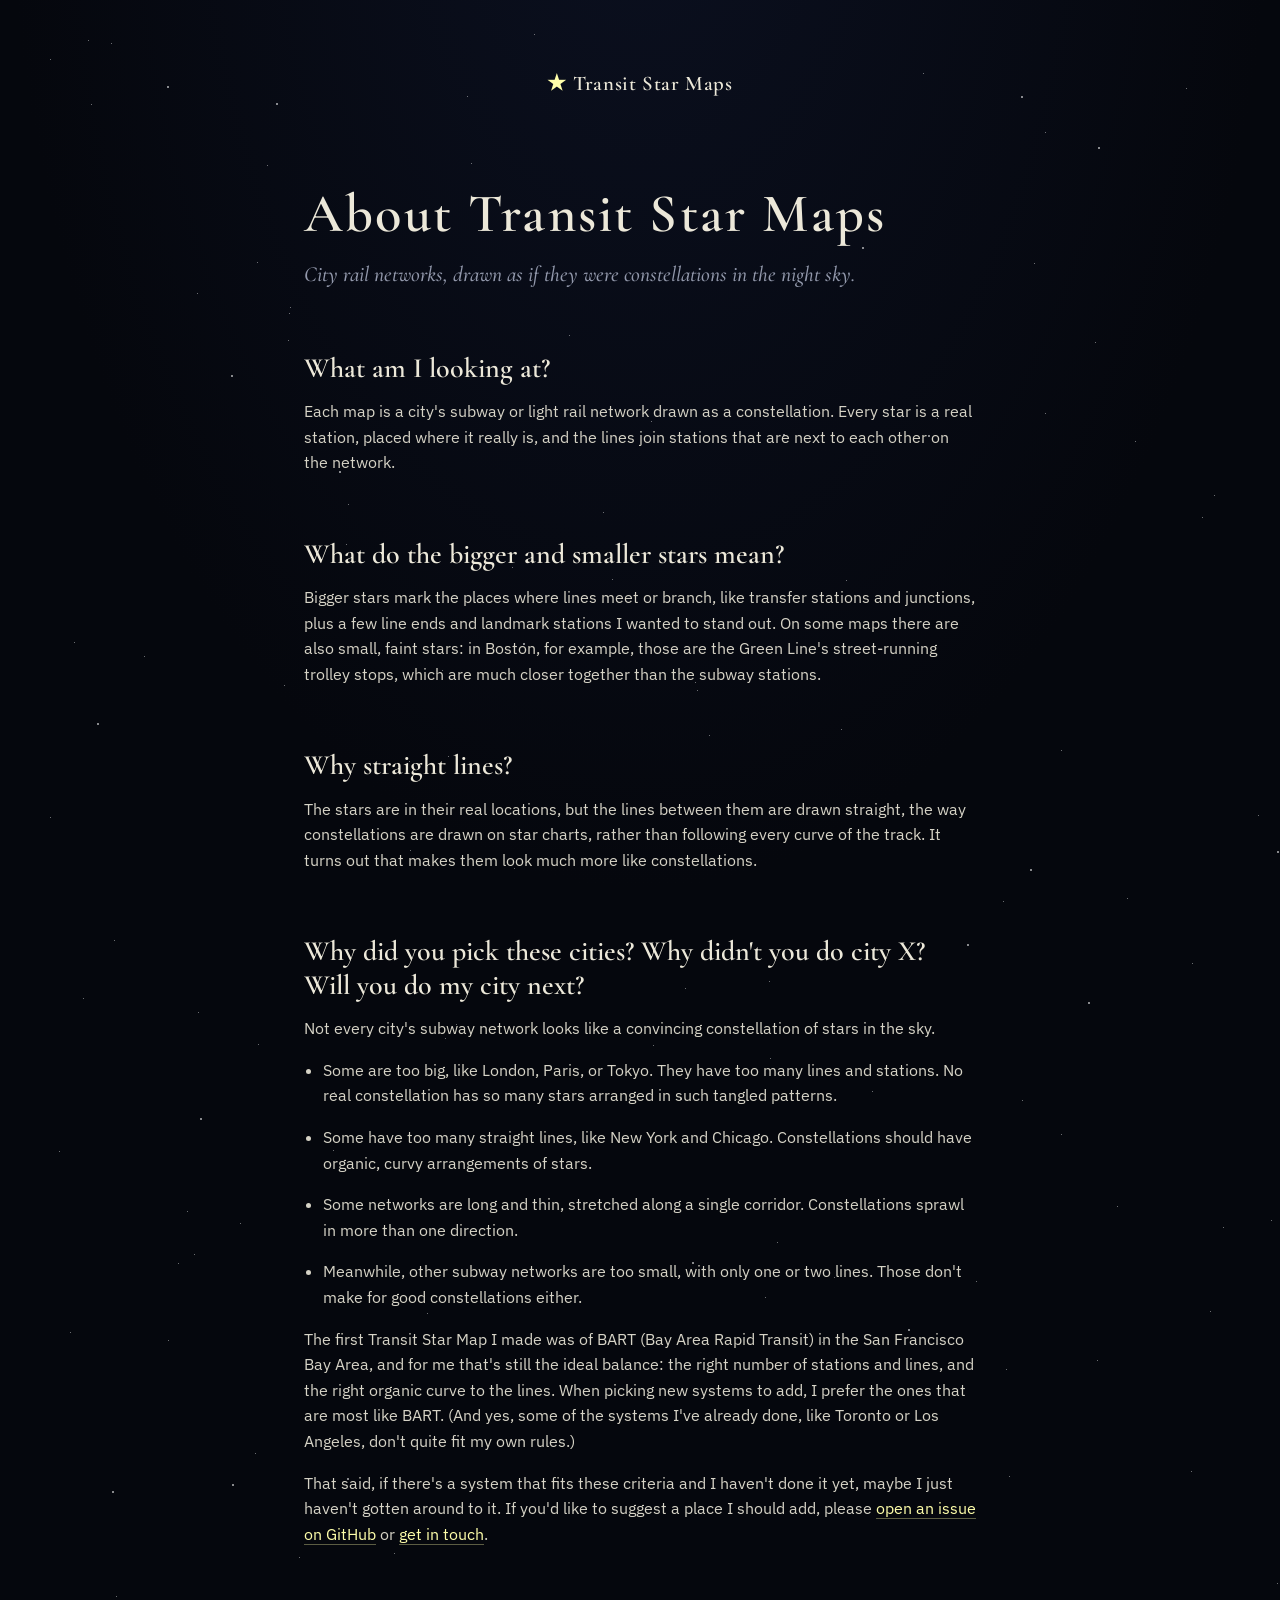
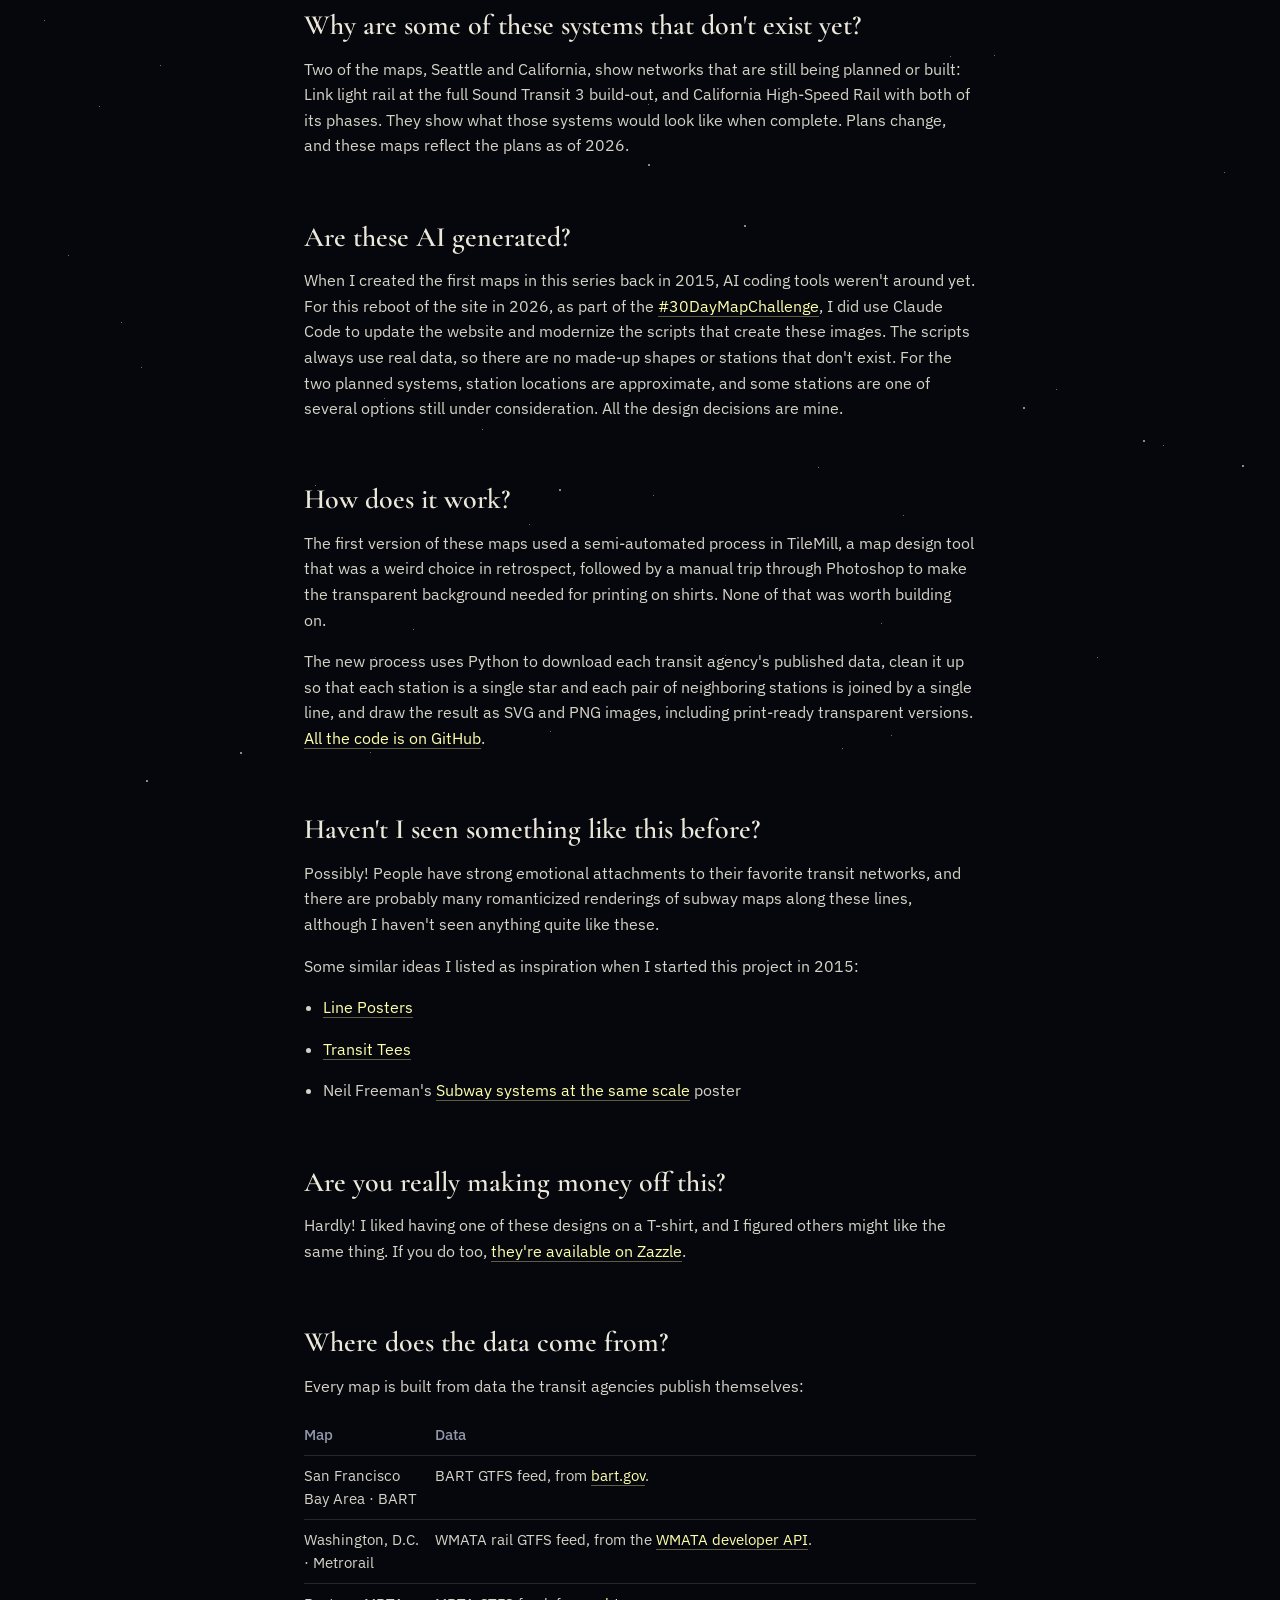
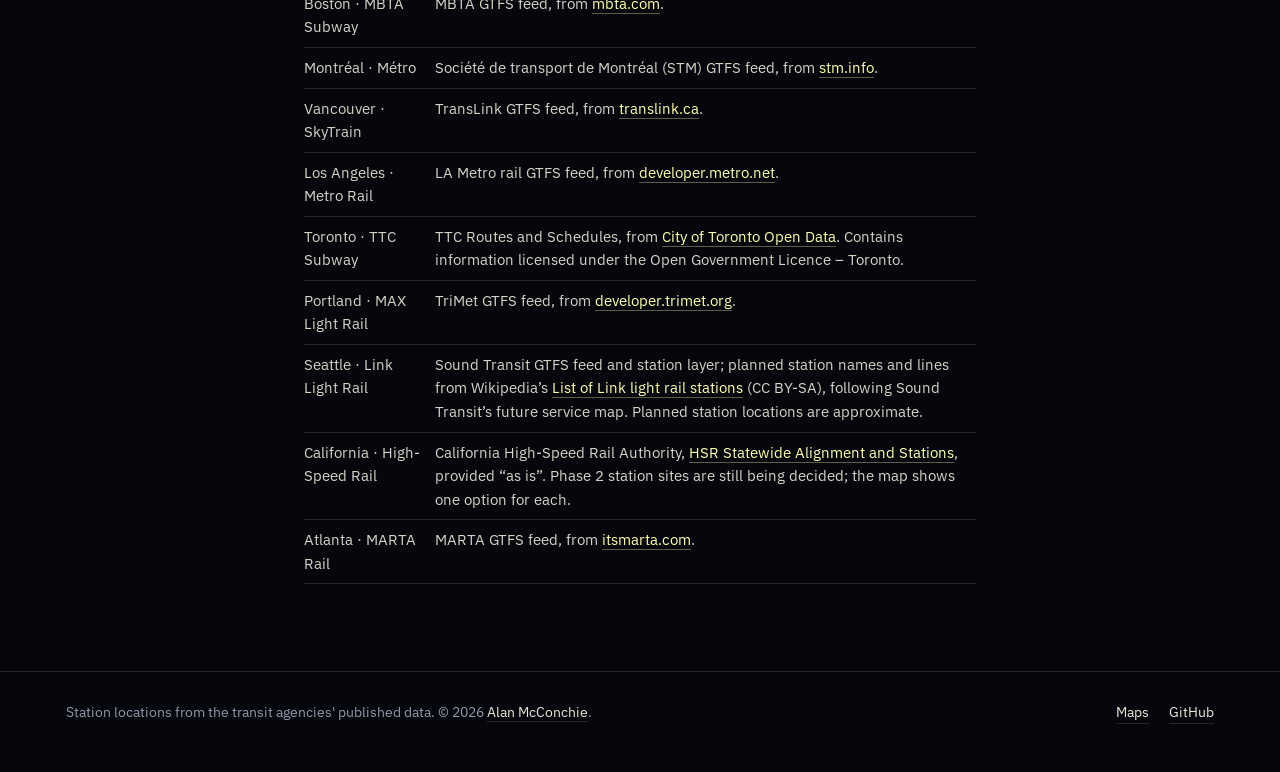
==== docs/about/index.html @ 0fcf7d32 "Add an About & FAQ page - site/about.md (Markdown) is built into docs/about/index.html, with   schem" ====
<!doctype html>
<html lang="en">
<head>
<meta charset="utf-8">
<meta name="viewport" content="width=device-width, initial-scale=1">
<title>About & FAQ · Transit Star Maps</title>
<meta name="description" content="How the Transit Star Maps are made, why these cities, and where the data comes from.">
<link rel="canonical" href="https://transitstarmaps.com/about/">
<meta property="og:type" content="website">
<meta property="og:url" content="https://transitstarmaps.com/about/">
<meta property="og:site_name" content="Transit Star Maps">
<meta property="og:title" content="About & FAQ · Transit Star Maps">
<meta property="og:description" content="How the Transit Star Maps are made, why these cities, and where the data comes from.">
<meta property="og:image" content="https://transitstarmaps.com/social-card.png">
<meta property="og:image:width" content="1200">
<meta property="og:image:height" content="630">
<meta name="twitter:card" content="summary_large_image">
<meta name="twitter:image" content="https://transitstarmaps.com/social-card.png">
<link rel="icon" href="../favicon.svg" type="image/svg+xml">
<link rel="preconnect" href="https://fonts.googleapis.com">
<link rel="preconnect" href="https://fonts.gstatic.com" crossorigin>
<link href="https://fonts.googleapis.com/css2?family=Cormorant+Garamond:ital,wght@0,500;0,600;1,500&family=IBM+Plex+Sans:wght@400;500&display=swap" rel="stylesheet">
<link rel="stylesheet" href="../style.css">
<script type="application/ld+json">{"@context": "https://schema.org", "@type": "FAQPage", "mainEntity": [{"@type": "Question", "name": "What am I looking at?", "acceptedAnswer": {"@type": "Answer", "text": "Each map is a city's subway or light rail network drawn as a constellation. Every star is a real station, placed where it really is, and the lines join stations that are next to each other on the network."}}, {"@type": "Question", "name": "What do the bigger and smaller stars mean?", "acceptedAnswer": {"@type": "Answer", "text": "Bigger stars mark the places where lines meet or branch, like transfer stations and junctions, plus a few line ends and landmark stations I wanted to stand out. On some maps there are also small, faint stars: in Boston, for example, those are the Green Line's street-running trolley stops, which are much closer together than the subway stations."}}, {"@type": "Question", "name": "Why straight lines?", "acceptedAnswer": {"@type": "Answer", "text": "The stars are in their real locations, but the lines between them are drawn straight, the way constellations are drawn on star charts, rather than following every curve of the track. It turns out that makes them look much more like constellations."}}, {"@type": "Question", "name": "Why did you pick these cities? Why didn't you do city X? Will you do my city next?", "acceptedAnswer": {"@type": "Answer", "text": "Not every city's subway network looks like a convincing constellation of stars in the sky. Some are too big, like London, Paris, or Tokyo. They have too many lines and stations. No real constellation has so many stars arranged in such tangled patterns. Some have too many straight lines, like New York and Chicago. Constellations should have organic, curvy arrangements of stars. Some networks are long and thin, stretched along a single corridor. Constellations sprawl in more than one direction. Meanwhile, other subway networks are too small, with only one or two lines. Those don't make for good constellations either. The first Transit Star Map I made was of BART (Bay Area Rapid Transit) in the San Francisco Bay Area, and for me that's still the ideal balance: the right number of stations and lines, and the right organic curve to the lines. When picking new systems to add, I prefer the ones that are most like BART. (And yes, some of the systems I've already done, like Toronto or Los Angeles, don't quite fit my own rules.) That said, if there's a system that fits these criteria and I haven't done it yet, maybe I just haven't gotten around to it. If you'd like to suggest a place I should add, please open an issue on GitHub or get in touch."}}, {"@type": "Question", "name": "Why are some of these systems that don't exist yet?", "acceptedAnswer": {"@type": "Answer", "text": "Two of the maps, Seattle and California, show networks that are still being planned or built: Link light rail at the full Sound Transit 3 build-out, and California High-Speed Rail with both of its phases. They show what those systems would look like when complete. Plans change, and these maps reflect the plans as of 2026."}}, {"@type": "Question", "name": "Are these AI generated?", "acceptedAnswer": {"@type": "Answer", "text": "When I created the first maps in this series back in 2015, AI coding tools weren't around yet. For this reboot of the site in 2026, as part of the #30DayMapChallenge, I did use Claude Code to update the website and modernize the scripts that create these images. The scripts always use real data, so there are no made-up shapes or stations that don't exist. For the two planned systems, station locations are approximate, and some stations are one of several options still under consideration. All the design decisions are mine."}}, {"@type": "Question", "name": "How does it work?", "acceptedAnswer": {"@type": "Answer", "text": "The first version of these maps used a semi-automated process in TileMill, a map design tool that was a weird choice in retrospect, followed by a manual trip through Photoshop to make the transparent background needed for printing on shirts. None of that was worth building on. The new process uses Python to download each transit agency's published data, clean it up so that each station is a single star and each pair of neighboring stations is joined by a single line, and draw the result as SVG and PNG images, including print-ready transparent versions. All the code is on GitHub."}}, {"@type": "Question", "name": "Haven't I seen something like this before?", "acceptedAnswer": {"@type": "Answer", "text": "Possibly! People have strong emotional attachments to their favorite transit networks, and there are probably many romanticized renderings of subway maps along these lines, although I haven't seen anything quite like these. Some similar ideas I listed as inspiration when I started this project in 2015: Line Posters Transit Tees Neil Freeman's Subway systems at the same scale poster"}}, {"@type": "Question", "name": "Are you really making money off this?", "acceptedAnswer": {"@type": "Answer", "text": "Hardly! I liked having one of these designs on a T-shirt, and I figured others might like the same thing. If you do too, they're available on Zazzle."}}, {"@type": "Question", "name": "Where does the data come from?", "acceptedAnswer": {"@type": "Answer", "text": "Every map is built from data the transit agencies publish themselves: Map Data San Francisco Bay Area · BART BART GTFS feed, from bart.gov. Washington, D.C. · Metrorail WMATA rail GTFS feed, from the WMATA developer API. Boston · MBTA Subway MBTA GTFS feed, from mbta.com. Montréal · Métro Société de transport de Montréal (STM) GTFS feed, from stm.info. Vancouver · SkyTrain TransLink GTFS feed, from translink.ca. Los Angeles · Metro Rail LA Metro rail GTFS feed, from developer.metro.net. Toronto · TTC Subway TTC Routes and Schedules, from City of Toronto Open Data. Contains information licensed under the Open Government Licence – Toronto. Portland · MAX Light Rail TriMet GTFS feed, from developer.trimet.org. Seattle · Link Light Rail Sound Transit GTFS feed and station layer; planned station names and lines from Wikipedia’s List of Link light rail stations (CC BY-SA), following Sound Transit’s future service map. Planned station locations are approximate. California · High-Speed Rail California High-Speed Rail Authority, HSR Statewide Alignment and Stations, provided “as is”. Phase 2 station sites are still being decided; the map shows one option for each. Atlanta · MARTA Rail MARTA GTFS feed, from itsmarta.com."}}]}</script>
</head>
<body>
<div class="sky" aria-hidden="true"><i class="s1"></i><i class="s2"></i></div>

<header class="wrap page-header">
  <a class="home" href="../"><span class="mark">★</span>Transit Star Maps</a>
</header>

<main class="wrap">
  <article class="prose">
<h1>About Transit Star Maps</h1>
<p class="lede">City rail networks, drawn as if they were constellations in the night sky.</p>

<h2>What am I looking at?</h2>
<p>Each map is a city's subway or light rail network drawn as a constellation. Every star is a real station, placed where it really is, and the lines join stations that are next to each other on the network.</p>
<h2>What do the bigger and smaller stars mean?</h2>
<p>Bigger stars mark the places where lines meet or branch, like transfer stations and junctions, plus a few line ends and landmark stations I wanted to stand out. On some maps there are also small, faint stars: in Boston, for example, those are the Green Line's street-running trolley stops, which are much closer together than the subway stations.</p>
<h2>Why straight lines?</h2>
<p>The stars are in their real locations, but the lines between them are drawn straight, the way constellations are drawn on star charts, rather than following every curve of the track. It turns out that makes them look much more like constellations.</p>
<h2>Why did you pick these cities? Why didn't you do city X? Will you do my city next?</h2>
<p>Not every city's subway network looks like a convincing constellation of stars in the sky.</p>
<ul>
<li>Some are too big, like London, Paris, or Tokyo. They have too many lines and stations. No real constellation has so many stars arranged in such tangled patterns.</li>
<li>Some have too many straight lines, like New York and Chicago. Constellations should have organic, curvy arrangements of stars.</li>
<li>Some networks are long and thin, stretched along a single corridor. Constellations sprawl in more than one direction.</li>
<li>Meanwhile, other subway networks are too small, with only one or two lines. Those don't make for good constellations either.</li>
</ul>
<p>The first Transit Star Map I made was of BART (Bay Area Rapid Transit) in the San Francisco Bay Area, and for me that's still the ideal balance: the right number of stations and lines, and the right organic curve to the lines. When picking new systems to add, I prefer the ones that are most like BART. (And yes, some of the systems I've already done, like Toronto or Los Angeles, don't quite fit my own rules.)</p>
<p>That said, if there's a system that fits these criteria and I haven't done it yet, maybe I just haven't gotten around to it. If you'd like to suggest a place I should add, please <a href="https://github.com/mappingmashups/transit-star-maps/issues">open an issue on GitHub</a> or <a href="https://mappingmashups.net">get in touch</a>.</p>
<h2>Why are some of these systems that don't exist yet?</h2>
<p>Two of the maps, Seattle and California, show networks that are still being planned or built: Link light rail at the full Sound Transit 3 build-out, and California High-Speed Rail with both of its phases. They show what those systems would look like when complete. Plans change, and these maps reflect the plans as of 2026.</p>
<h2>Are these AI generated?</h2>
<p>When I created the first maps in this series back in 2015, AI coding tools weren't around yet. For this reboot of the site in 2026, as part of the <a href="https://30daymapchallenge.com/">#30DayMapChallenge</a>, I did use Claude Code to update the website and modernize the scripts that create these images. The scripts always use real data, so there are no made-up shapes or stations that don't exist. For the two planned systems, station locations are approximate, and some stations are one of several options still under consideration. All the design decisions are mine.</p>
<h2>How does it work?</h2>
<p>The first version of these maps used a semi-automated process in TileMill, a map design tool that was a weird choice in retrospect, followed by a manual trip through Photoshop to make the transparent background needed for printing on shirts. None of that was worth building on.</p>
<p>The new process uses Python to download each transit agency's published data, clean it up so that each station is a single star and each pair of neighboring stations is joined by a single line, and draw the result as SVG and PNG images, including print-ready transparent versions. <a href="https://github.com/mappingmashups/transit-star-maps">All the code is on GitHub</a>.</p>
<h2>Haven't I seen something like this before?</h2>
<p>Possibly! People have strong emotional attachments to their favorite transit networks, and there are probably many romanticized renderings of subway maps along these lines, although I haven't seen anything quite like these.</p>
<p>Some similar ideas I listed as inspiration when I started this project in 2015:</p>
<ul>
<li><a href="https://www.etsy.com/shop/LinePosters">Line Posters</a></li>
<li><a href="https://www.transittees.com/">Transit Tees</a></li>
<li>Neil Freeman's <a href="https://fakeisthenewreal.org/subway/">Subway systems at the same scale</a> poster</li>
</ul>
<h2>Are you really making money off this?</h2>
<p>Hardly! I liked having one of these designs on a T-shirt, and I figured others might like the same thing. If you do too, <a href="https://www.zazzle.com/transitstarmaps">they're available on Zazzle</a>.</p>
<h2>Where does the data come from?</h2>
<p>Every map is built from data the transit agencies publish themselves:</p>
<table>
<thead>
<tr>
<th>Map</th>
<th>Data</th>
</tr>
</thead>
<tbody>
<tr>
<td>San Francisco Bay Area · BART</td>
<td>BART GTFS feed, from <a href="https://www.bart.gov/schedules/developers">bart.gov</a>.</td>
</tr>
<tr>
<td>Washington, D.C. · Metrorail</td>
<td>WMATA rail GTFS feed, from the <a href="https://developer.wmata.com/">WMATA developer API</a>.</td>
</tr>
<tr>
<td>Boston · MBTA Subway</td>
<td>MBTA GTFS feed, from <a href="https://www.mbta.com/developers">mbta.com</a>.</td>
</tr>
<tr>
<td>Montréal · Métro</td>
<td>Société de transport de Montréal (STM) GTFS feed, from <a href="https://www.stm.info/en/about/developers">stm.info</a>.</td>
</tr>
<tr>
<td>Vancouver · SkyTrain</td>
<td>TransLink GTFS feed, from <a href="https://www.translink.ca/about-us/doing-business-with-translink/app-developer-resources">translink.ca</a>.</td>
</tr>
<tr>
<td>Los Angeles · Metro Rail</td>
<td>LA Metro rail GTFS feed, from <a href="https://developer.metro.net/">developer.metro.net</a>.</td>
</tr>
<tr>
<td>Toronto · TTC Subway</td>
<td>TTC Routes and Schedules, from <a href="https://open.toronto.ca/dataset/ttc-routes-and-schedules/">City of Toronto Open Data</a>. Contains information licensed under the Open Government Licence – Toronto.</td>
</tr>
<tr>
<td>Portland · MAX Light Rail</td>
<td>TriMet GTFS feed, from <a href="https://developer.trimet.org/">developer.trimet.org</a>.</td>
</tr>
<tr>
<td>Seattle · Link Light Rail</td>
<td>Sound Transit GTFS feed and station layer; planned station names and lines from Wikipedia&#8217;s <a href="https://en.wikipedia.org/wiki/List_of_Link_light_rail_stations">List of Link light rail stations</a> (CC BY-SA), following Sound Transit&#8217;s future service map. Planned station locations are approximate.</td>
</tr>
<tr>
<td>California · High-Speed Rail</td>
<td>California High-Speed Rail Authority, <a href="https://gis.data.ca.gov/content/7210a9f57f16407f8fdd4949ac90daea">HSR Statewide Alignment and Stations</a>, provided “as is”. Phase 2 station sites are still being decided; the map shows one option for each.</td>
</tr>
<tr>
<td>Atlanta · MARTA Rail</td>
<td>MARTA GTFS feed, from <a href="https://itsmarta.com/app-developer-resources.aspx">itsmarta.com</a>.</td>
</tr>
</tbody>
</table>
  </article>
</main>

<footer>
  <div class="wrap">
    <span>Station locations from the transit agencies' published data. © 2026 <a href="https://mappingmashups.net">Alan McConchie</a>.</span>
    <nav aria-label="Links"><a href="../">Maps</a> <a href="https://github.com/mappingmashups/transit-star-maps">GitHub</a></nav>
  </div>
</footer>
</body>
</html>
---- docs/style.css ----
/* Shared by index.html and about/index.html; the stars_small and stars_big
   placeholders are filled in by scripts/build_site.py. */
  :root {
    --sky: #05070d;
    --sky-2: #0b1020;
    --ink: #ece8d9;
    --muted: #9298ab;
    --star: #ffffaa;
    --line: rgba(236, 232, 217, 0.14);
    --serif: "Cormorant Garamond", Georgia, serif;
    --sans: "IBM Plex Sans", system-ui, sans-serif;
  }
  * { box-sizing: border-box; }
  html { background: var(--sky); }
  body {
    margin: 0;
    color: var(--ink);
    font: 16px/1.6 var(--sans);
    background: radial-gradient(ellipse at 50% -20%, var(--sky-2), var(--sky) 70%) fixed;
    min-height: 100vh;
  }
  /* Background stars, generated by scripts/build_site.py */
  .sky { position: fixed; inset: 0; pointer-events: none; z-index: 0; }
  .sky i { position: absolute; top: 0; left: 0; width: 1px; height: 1px; border-radius: 50%; background: transparent; }
  .sky .s1 { box-shadow: 550px 2331px #fff, 258px 1044px #fff, 482px 2029px #fff, 1841px 1934px #fff, 1554px 859px #fff, 384px 1998px #fff, 116px 1596px #fff, 1772px 8px #fff, 1824px 1090px #fff, 937px 418px #fff, 1300px 125px #fff, 91px 104px #fff, 2217px 37px #fff, 1561px 887px #fff, 1728px 118px #fff, 2161px 908px #fff, 1793px 2030px #fff, 2264px 954px #fff, 1415px 945px #fff, 896px 1882px #fff, 1186px 88px #fff, 1704px 2279px #fff, 409px 761px #fff, 1214px 495px #fff, 1362px 2051px #fff, 1728px 2079px #fff, 777px 1242px #fff, 1163px 2045px #fff, 2069px 1611px #fff, 141px 1967px #fff, 994px 1655px #fff, 1697px 708px #fff, 1503px 2247px #fff, 1534px 354px #fff, 1797px 2082px #fff, 442px 670px #fff, 2133px 1610px #fff, 1517px 2005px #fff, 121px 1922px #fff, 178px 1263px #fff, 2368px 1612px #fff, 697px 690px #fff, 2057px 929px #fff, 50px 817px #fff, 2210px 2245px #fff, 950px 1656px #fff, 2104px 1408px #fff, 2366px 1447px #fff, 1880px 1102px #fff, 2244px 23px #fff, 1571px 2099px #fff, 529px 2124px #fff, 2299px 841px #fff, 1745px 229px #fff, 1970px 1493px #fff, 2334px 2270px #fff, 818px 2067px #fff, 1693px 1986px #fff, 1461px 1697px #fff, 1417px 6px #fff, 2205px 2212px #fff, 1356px 1876px #fff, 114px 940px #fff, 725px 2255px #fff, 2393px 740px #fff, 375px 2257px #fff, 1045px 132px #fff, 288px 340px #fff, 68px 1855px #fff, 59px 1151px #fff, 1022px 1100px #fff, 448px 756px #fff, 1410px 1189px #fff, 284px 685px #fff, 653px 1045px #fff, 2160px 688px #fff, 1117px 1206px #fff, 1862px 1318px #fff, 2033px 1940px #fff, 467px 96px #fff, 1277px 1583px #fff, 1406px 1724px #fff, 770px 1058px #fff, 445px 1038px #fff, 2089px 856px #fff, 1768px 85px #fff, 923px 73px #fff, 1627px 599px #fff, 144px 656px #fff, 1825px 2073px #fff, 1747px 2231px #fff, 903px 2115px #fff, 1846px 914px #fff, 2145px 125px #fff, 1617px 2358px #fff, 1315px 1746px #fff, 240px 1223px #fff, 514px 868px #fff, 194px 1254px #fff, 289px 313px #fff, 1271px 1220px #fff, 648px 1704px #fff, 2313px 1033px #fff, 534px 34px #fff, 2296px 155px #fff, 891px 2335px #fff, 1887px 702px #fff, 2084px 153px #fff, 1548px 820px #fff, 1421px 405px #fff, 842px 2348px #fff, 1773px 795px #fff, 2016px 427px #fff, 1597px 1212px #fff, 2064px 2047px #fff, 70px 1332px #fff, 1647px 1152px #fff, 74px 642px #fff, 822px 1342px #fff, 2307px 553px #fff, 1388px 1758px #fff, 872px 1091px #fff, 394px 1553px #fff, 2243px 1408px #fff, 2188px 1984px #fff, 2181px 961px #fff, 267px 165px #fff, 346px 544px #fff, 695px 682px #fff, 2204px 872px #fff, 1097px 1360px #fff, 2072px 1045px #fff, 1507px 1387px #fff, 1393px 466px #fff, 1192px 963px #fff, 2002px 554px #fff, 2375px 2257px #fff, 427px 1313px #fff, 160px 1665px #fff, 299px 1557px #fff, 603px 512px #fff, 1396px 469px #fff, 1548px 313px #fff, 2337px 2253px #fff, 916px 2318px #fff, 334px 1092px #fff, 1494px 1210px #fff, 2311px 2188px #fff, 468px 1875px #fff, 1135px 441px #fff, 187px 1211px #fff, 50px 59px #fff, 375px 1693px #fff, 471px 163px #fff, 769px 981px #fff, 1724px 663px #fff, 473px 1846px #fff, 685px 988px #fff, 651px 421px #fff, 1782px 1549px #fff, 2223px 1204px #fff, 2253px 1037px #fff, 1953px 1288px #fff, 410px 850px #fff, 1300px 162px #fff, 111px 43px #fff, 1210px 1311px #fff, 1842px 1602px #fff, 1283px 1632px #fff, 257px 262px #fff, 1299px 1867px #fff, 456px 1024px #fff, 881px 2223px #fff, 1920px 1457px #fff, 1061px 750px #fff, 2218px 851px #fff, 1258px 815px #fff, 1009px 1476px #fff, 333px 1150px #fff, 366px 1834px #fff, 370px 2352px #fff, 1388px 931px #fff, 1599px 1256px #fff, 168px 1340px #fff, 765px 1297px #fff, 2371px 1240px #fff, 1006px 1369px #fff, 413px 2229px #fff, 2371px 377px #fff, 1003px 901px #fff, 83px 998px #fff, 1645px 296px #fff, 1097px 2257px #fff, 290px 307px #fff, 88px 40px #fff, 1191px 1471px #fff, 2020px 1920px #fff, 631px 413px #fff, 2053px 1343px #fff, 315px 2085px #fff, 709px 735px #fff, 612px 579px #fff, 1309px 1251px #fff, 437px 2106px #fff, 1202px 517px #fff, 846px 580px #fff, 2234px 130px #fff, 1294px 2264px #fff, 841px 729px #fff, 1224px 1772px #fff, 2201px 646px #fff, 198px 1012px #fff, 1034px 263px #fff, 1829px 1761px #fff, 2249px 1024px #fff, 2217px 1799px #fff, 2203px 1856px #fff, 44px 1620px #fff, 1387px 702px #fff, 1056px 1989px #fff, 99px 1706px #fff, 2337px 77px #fff, 255px 1453px #fff, 2375px 566px #fff, 512px 567px #fff, 1061px 1134px #fff, 1629px 2310px #fff, 1642px 705px #fff, 365px 956px #fff, 1990px 30px #fff, 727px 2165px #fff, 1299px 2051px #fff, 1795px 924px #fff, 976px 1281px #fff, 2027px 1961px #fff, 921px 1688px #fff, 1380px 2295px #fff, 1127px 898px #fff, 197px 293px #fff, 2095px 1510px #fff, 653px 2095px #fff, 834px 1277px #fff, 1223px 1227px #fff, 2262px 1522px #fff, 676px 1903px #fff, 348px 504px #fff, 2105px 2339px #fff, 1545px 722px #fff, 638px 1026px #fff, 1747px 891px #fff, 2332px 213px #fff, 2027px 1612px #fff, 1425px 1572px #fff, 2109px 675px #fff, 2229px 166px #fff, 2147px 370px #fff, 1045px 413px #fff, 1095px 342px #fff, 569px 335px #fff, 1822px 987px #fff; opacity: .55; }
  .sky .s2 { width: 2px; height: 2px; box-shadow: 231px 375px #fff, 347px 1478px #fff, 692px 1262px #fff, 1030px 869px #fff, 146px 2380px #fff, 648px 1764px #fff, 1611px 2085px #fff, 1523px 2228px #fff, 1822px 2056px #fff, 1098px 147px #fff, 112px 1491px #fff, 1904px 1304px #fff, 1556px 1735px #fff, 2153px 673px #fff, 2295px 726px #fff, 967px 944px #fff, 97px 723px #fff, 1331px 711px #fff, 559px 2089px #fff, 2089px 1473px #fff, 2104px 2293px #fff, 744px 1825px #fff, 1698px 2151px #fff, 1491px 1449px #fff, 1482px 1825px #fff, 660px 1637px #fff, 1889px 2172px #fff, 1023px 2007px #fff, 1143px 2040px #fff, 2051px 2111px #fff, 1449px 1862px #fff, 1888px 1436px #fff, 2325px 2283px #fff, 1870px 1993px #fff, 908px 1329px #fff, 680px 1098px #fff, 1965px 1267px #fff, 1242px 2065px #fff, 2302px 2120px #fff, 2078px 1665px #fff, 1277px 851px #fff, 2002px 2096px #fff, 1501px 308px #fff, 1398px 34px #fff, 783px 434px #fff, 240px 2352px #fff, 200px 1118px #fff, 928px 435px #fff, 2139px 559px #fff, 1088px 1002px #fff, 862px 247px #fff, 1732px 130px #fff, 232px 1484px #fff, 1475px 704px #fff, 1021px 96px #fff, 339px 471px #fff, 276px 103px #fff, 167px 86px #fff, 1528px 1047px #fff, 523px 643px #fff; opacity: .7; animation: twinkle 7s ease-in-out infinite alternate; }
  @keyframes twinkle { from { opacity: .35; } to { opacity: .8; } }
  @media (prefers-reduced-motion: reduce) { .sky .s2 { animation: none; } }

  main, header, footer { position: relative; z-index: 1; }
  .wrap { max-width: 1180px; margin: 0 auto; padding: 0 16px; }

  header.wrap { padding-top: 72px; padding-bottom: 40px; text-align: center; }
  h1 {
    font: 600 clamp(2.4rem, 7vw, 4.4rem)/1 var(--serif);
    letter-spacing: .04em;
    margin: 0 0 14px;
  }
  h1 .mark { color: var(--star); font-size: .55em; vertical-align: .35em; margin: 0 .25em; }
  .tagline { font: italic 500 clamp(1.15rem, 2.6vw, 1.45rem)/1.35 var(--serif); color: var(--muted); margin: 0 auto 22px; max-width: 34em; }
  .about { max-width: 40em; margin: 0 auto; color: #c9c6b8; }
  .shop { text-align: center; padding: 8px 0 80px; }
  .shop p { font: italic 500 1.35rem/1.4 var(--serif); color: var(--muted); margin: 0 0 18px; }

  .grid {
    display: grid;
    grid-template-columns: repeat(auto-fill, minmax(min(100%, 330px), 1fr));
    gap: 28px;
    padding: 24px 0 72px;
  }
  .card { display: flex; flex-direction: column; scroll-margin-top: 24px; }
  .card:target .frame { border-color: rgba(255, 255, 170, .6); box-shadow: 0 0 48px rgba(255, 255, 170, .12); }
  .frame {
    display: block; width: 100%;
    position: relative;
    aspect-ratio: 1;
    padding: 18px;
    border: 1px solid var(--line);
    border-radius: 6px;
    background: rgba(0, 0, 0, .55);
    cursor: zoom-in;
    transition: border-color .25s, box-shadow .25s;
  }
  .frame:hover, .frame:focus-visible { border-color: rgba(255, 255, 170, .45); box-shadow: 0 0 40px rgba(255, 255, 170, .08); outline: none; }
  .frame img { position: absolute; inset: 18px; width: calc(100% - 36px); height: calc(100% - 36px); object-fit: contain; }
  .caption { display: flex; align-items: baseline; justify-content: space-between; gap: 12px; padding: 14px 2px 0; }
  .place { font: 600 1.6rem/1.15 var(--serif); margin: 0; }
  .system { font-size: .78rem; letter-spacing: .14em; text-transform: uppercase; color: var(--muted); margin: 4px 0 0; }
  .note { font-size: .85rem; color: var(--muted); margin: 6px 0 0; }

  .button {
    flex: none;
    font: 500 .78rem/1 var(--sans); letter-spacing: .12em; text-transform: uppercase;
    color: var(--star); text-decoration: none;
    border: 1px solid rgba(255, 255, 170, .5); border-radius: 999px;
    padding: 9px 16px;
    transition: background .2s, color .2s;
  }
  .button:hover, .button:focus-visible { background: var(--star); color: var(--sky); outline: none; }

  dialog {
    width: min(96vw, 1100px); max-height: 94vh;
    padding: 0; border: 1px solid var(--line); border-radius: 8px;
    background: var(--sky); color: var(--ink);
  }
  dialog::backdrop { background: rgba(2, 3, 8, .85); }
  dialog img { display: block; width: 100%; max-height: calc(94vh - 80px); object-fit: contain; padding: 24px; }
  .dialog-bar { display: flex; align-items: center; justify-content: space-between; gap: 12px; padding: 12px 20px; border-top: 1px solid var(--line); }
  .dialog-bar h2 { font: 600 1.4rem/1.2 var(--serif); margin: 0; }
  .dialog-bar .actions { display: flex; gap: 10px; }
  .close { background: none; cursor: pointer; }

  footer { border-top: 1px solid var(--line); padding: 28px 0 48px; color: var(--muted); font-size: .9rem; }
  footer .wrap { display: flex; flex-wrap: wrap; gap: 12px 28px; justify-content: space-between; }
  footer nav { display: flex; flex-wrap: wrap; gap: 8px 20px; }
  footer a { color: var(--ink); text-decoration: none; border-bottom: 1px solid var(--line); }
  footer a:hover { border-color: var(--star); }
  .more { margin: 18px 0 0; }
  .more a, .prose a { color: var(--star); text-decoration: none; border-bottom: 1px solid rgba(255, 255, 170, .35); }
  .more a:hover, .prose a:hover { border-color: var(--star); }

  /* About / FAQ page */
  .page-header { padding-top: 48px; padding-bottom: 8px; }
  .page-header .home { font: 600 1.3rem/1 var(--serif); color: var(--ink); text-decoration: none; letter-spacing: .03em; }
  .page-header .home .mark { color: var(--star); margin-right: .3em; }
  .prose { max-width: 42em; margin: 0 auto; padding: 24px 0 72px; color: #d6d3c6; }
  .prose h1 { font: 600 clamp(2.2rem, 6vw, 3.4rem)/1.05 var(--serif); margin: 24px 0 16px; color: var(--ink); }
  .prose h2 { font: 600 1.75rem/1.2 var(--serif); margin: 2.2em 0 .5em; color: var(--ink); }
  .prose p, .prose li { margin: 0 0 1em; }
  .prose ul { padding-left: 1.2em; }
  .prose .lede { font: italic 500 1.35rem/1.45 var(--serif); color: var(--muted); }
  .prose table { border-collapse: collapse; width: 100%; font-size: .92rem; margin: 0 0 1em; }
  .prose th, .prose td { text-align: left; padding: 8px 10px 8px 0; border-bottom: 1px solid var(--line); vertical-align: top; }
  .prose th { color: var(--muted); font-weight: 500; }
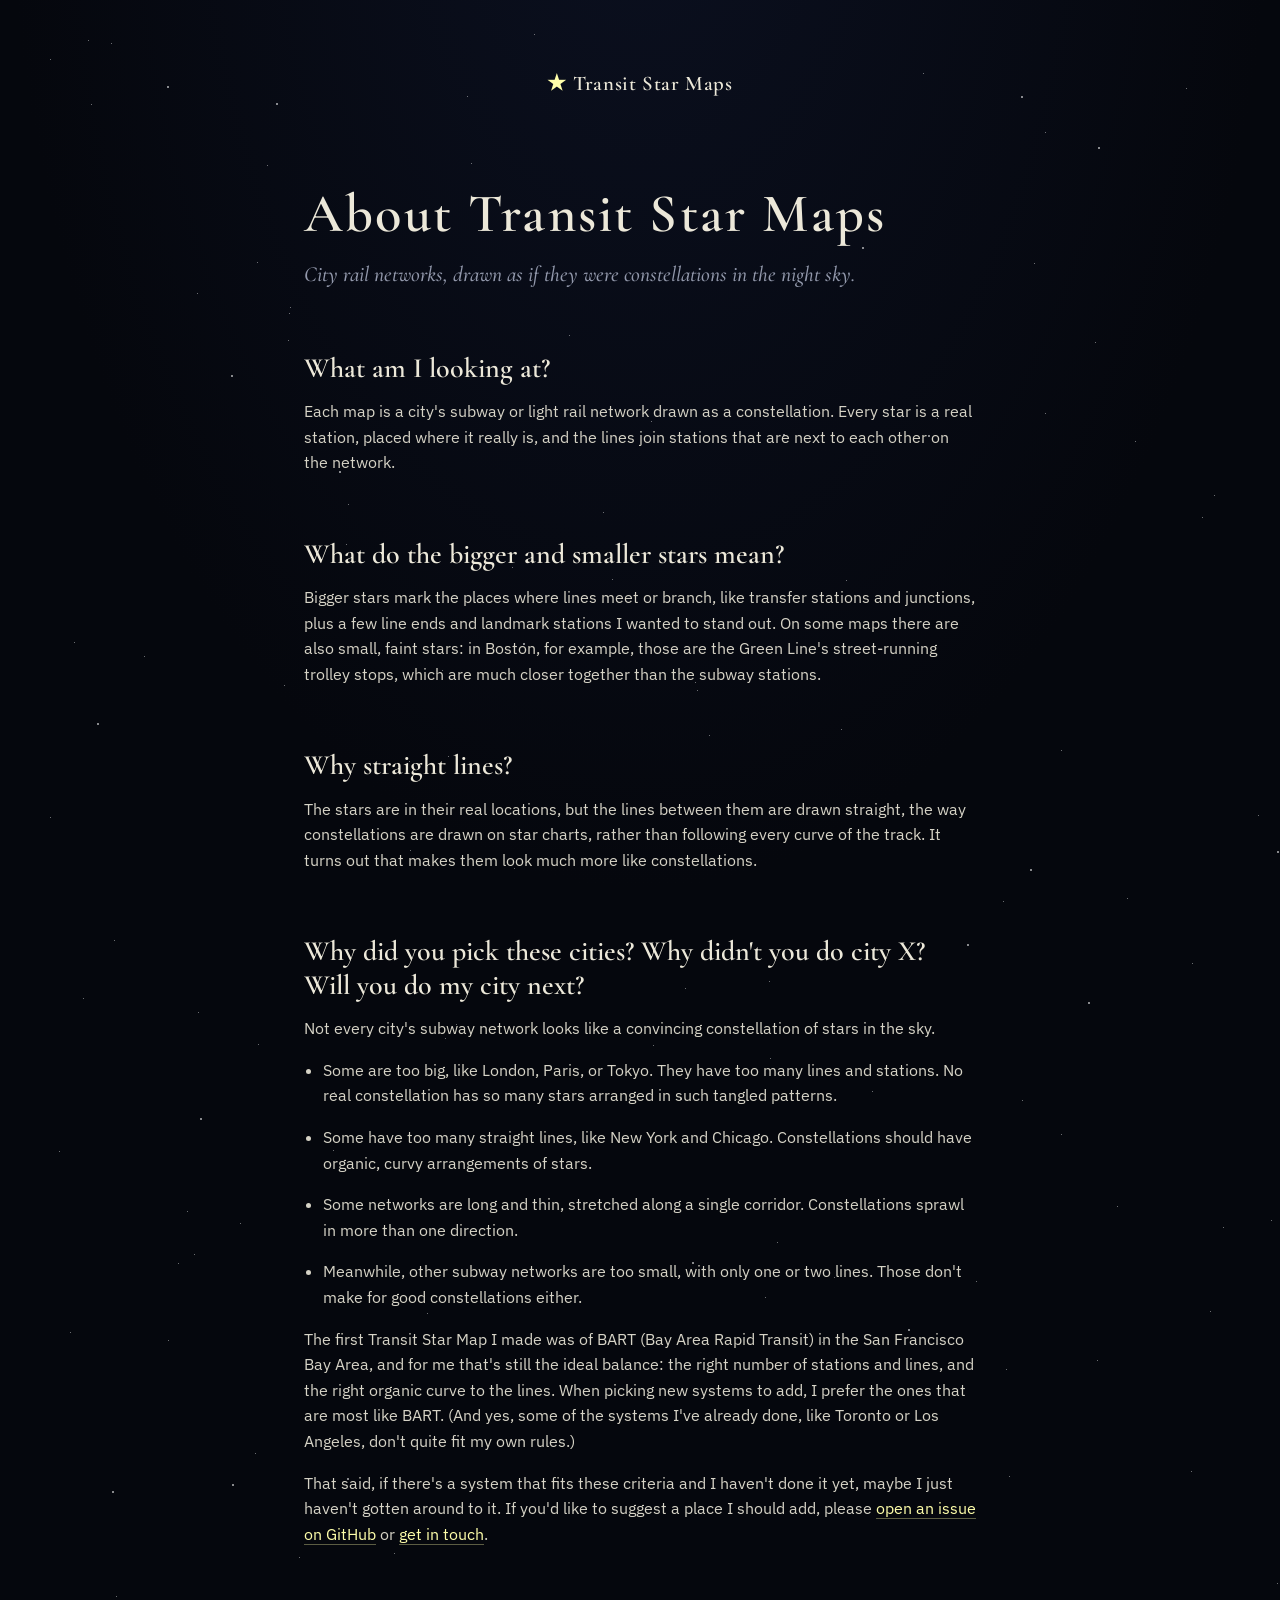
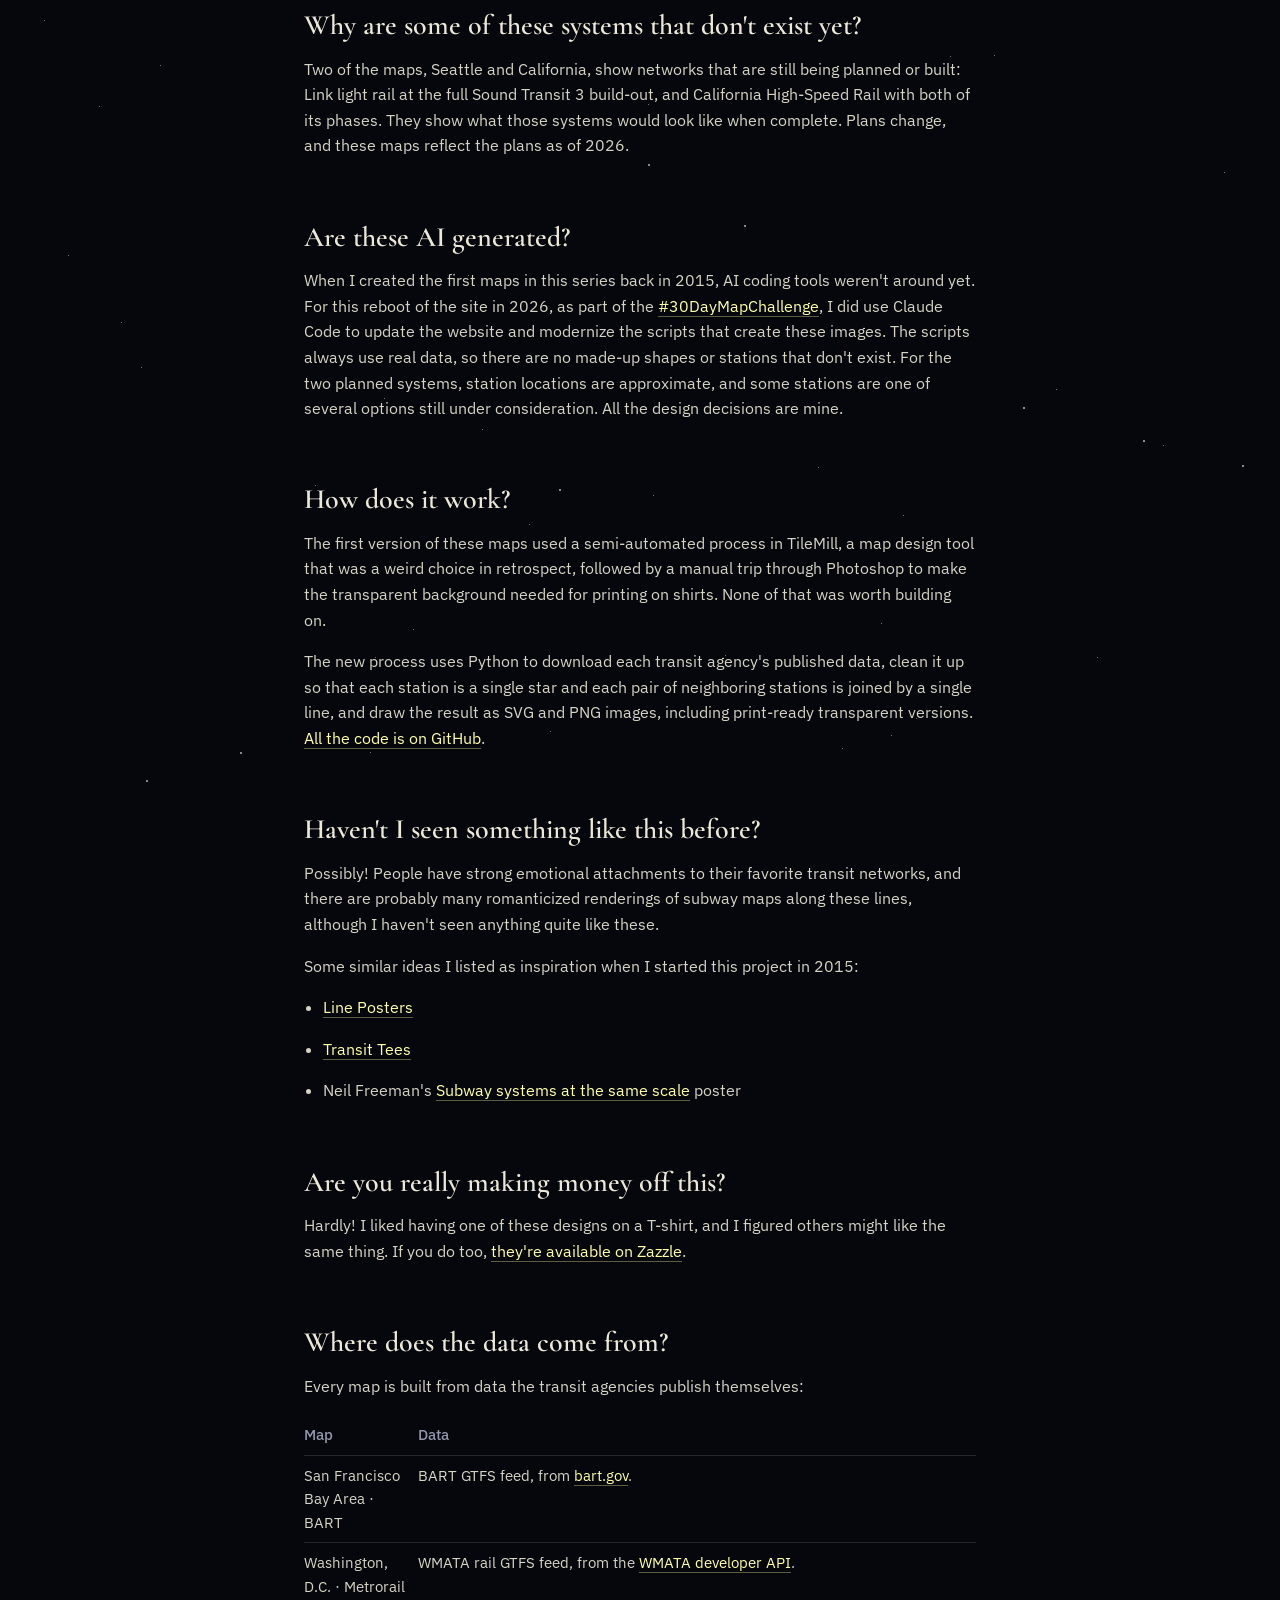
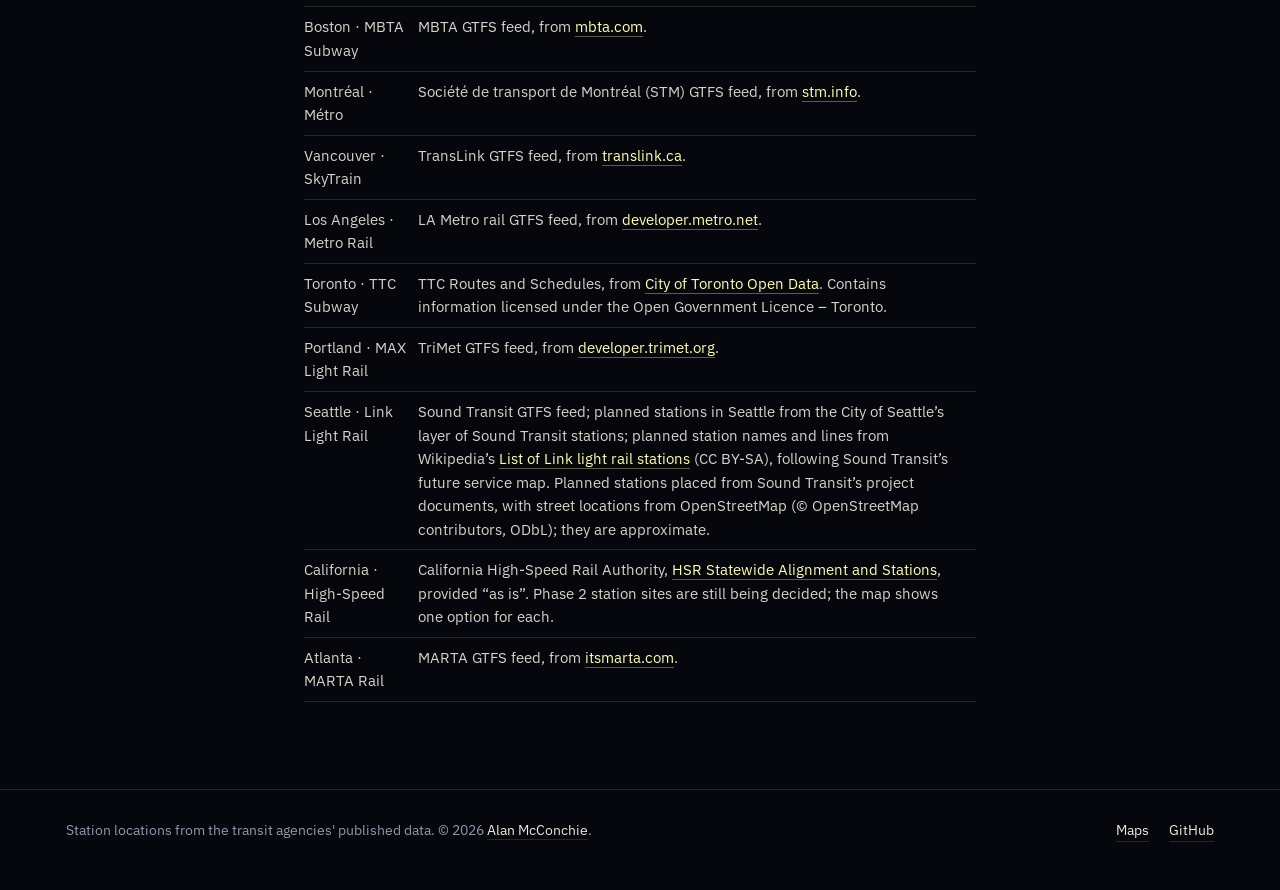
==== commit 7313bf72: "Seattle ST3: place planned stations from Sound Transit documents Replaces the 19 station locations t" ====
--- a/docs/about/index.html
+++ b/docs/about/index.html
@@ -21,7 +21,7 @@
 <link rel="preconnect" href="https://fonts.gstatic.com" crossorigin>
 <link href="https://fonts.googleapis.com/css2?family=Cormorant+Garamond:ital,wght@0,500;0,600;1,500&family=IBM+Plex+Sans:wght@400;500&display=swap" rel="stylesheet">
 <link rel="stylesheet" href="../style.css">
-<script type="application/ld+json">{"@context": "https://schema.org", "@type": "FAQPage", "mainEntity": [{"@type": "Question", "name": "What am I looking at?", "acceptedAnswer": {"@type": "Answer", "text": "Each map is a city's subway or light rail network drawn as a constellation. Every star is a real station, placed where it really is, and the lines join stations that are next to each other on the network."}}, {"@type": "Question", "name": "What do the bigger and smaller stars mean?", "acceptedAnswer": {"@type": "Answer", "text": "Bigger stars mark the places where lines meet or branch, like transfer stations and junctions, plus a few line ends and landmark stations I wanted to stand out. On some maps there are also small, faint stars: in Boston, for example, those are the Green Line's street-running trolley stops, which are much closer together than the subway stations."}}, {"@type": "Question", "name": "Why straight lines?", "acceptedAnswer": {"@type": "Answer", "text": "The stars are in their real locations, but the lines between them are drawn straight, the way constellations are drawn on star charts, rather than following every curve of the track. It turns out that makes them look much more like constellations."}}, {"@type": "Question", "name": "Why did you pick these cities? Why didn't you do city X? Will you do my city next?", "acceptedAnswer": {"@type": "Answer", "text": "Not every city's subway network looks like a convincing constellation of stars in the sky. Some are too big, like London, Paris, or Tokyo. They have too many lines and stations. No real constellation has so many stars arranged in such tangled patterns. Some have too many straight lines, like New York and Chicago. Constellations should have organic, curvy arrangements of stars. Some networks are long and thin, stretched along a single corridor. Constellations sprawl in more than one direction. Meanwhile, other subway networks are too small, with only one or two lines. Those don't make for good constellations either. The first Transit Star Map I made was of BART (Bay Area Rapid Transit) in the San Francisco Bay Area, and for me that's still the ideal balance: the right number of stations and lines, and the right organic curve to the lines. When picking new systems to add, I prefer the ones that are most like BART. (And yes, some of the systems I've already done, like Toronto or Los Angeles, don't quite fit my own rules.) That said, if there's a system that fits these criteria and I haven't done it yet, maybe I just haven't gotten around to it. If you'd like to suggest a place I should add, please open an issue on GitHub or get in touch."}}, {"@type": "Question", "name": "Why are some of these systems that don't exist yet?", "acceptedAnswer": {"@type": "Answer", "text": "Two of the maps, Seattle and California, show networks that are still being planned or built: Link light rail at the full Sound Transit 3 build-out, and California High-Speed Rail with both of its phases. They show what those systems would look like when complete. Plans change, and these maps reflect the plans as of 2026."}}, {"@type": "Question", "name": "Are these AI generated?", "acceptedAnswer": {"@type": "Answer", "text": "When I created the first maps in this series back in 2015, AI coding tools weren't around yet. For this reboot of the site in 2026, as part of the #30DayMapChallenge, I did use Claude Code to update the website and modernize the scripts that create these images. The scripts always use real data, so there are no made-up shapes or stations that don't exist. For the two planned systems, station locations are approximate, and some stations are one of several options still under consideration. All the design decisions are mine."}}, {"@type": "Question", "name": "How does it work?", "acceptedAnswer": {"@type": "Answer", "text": "The first version of these maps used a semi-automated process in TileMill, a map design tool that was a weird choice in retrospect, followed by a manual trip through Photoshop to make the transparent background needed for printing on shirts. None of that was worth building on. The new process uses Python to download each transit agency's published data, clean it up so that each station is a single star and each pair of neighboring stations is joined by a single line, and draw the result as SVG and PNG images, including print-ready transparent versions. All the code is on GitHub."}}, {"@type": "Question", "name": "Haven't I seen something like this before?", "acceptedAnswer": {"@type": "Answer", "text": "Possibly! People have strong emotional attachments to their favorite transit networks, and there are probably many romanticized renderings of subway maps along these lines, although I haven't seen anything quite like these. Some similar ideas I listed as inspiration when I started this project in 2015: Line Posters Transit Tees Neil Freeman's Subway systems at the same scale poster"}}, {"@type": "Question", "name": "Are you really making money off this?", "acceptedAnswer": {"@type": "Answer", "text": "Hardly! I liked having one of these designs on a T-shirt, and I figured others might like the same thing. If you do too, they're available on Zazzle."}}, {"@type": "Question", "name": "Where does the data come from?", "acceptedAnswer": {"@type": "Answer", "text": "Every map is built from data the transit agencies publish themselves: Map Data San Francisco Bay Area · BART BART GTFS feed, from bart.gov. Washington, D.C. · Metrorail WMATA rail GTFS feed, from the WMATA developer API. Boston · MBTA Subway MBTA GTFS feed, from mbta.com. Montréal · Métro Société de transport de Montréal (STM) GTFS feed, from stm.info. Vancouver · SkyTrain TransLink GTFS feed, from translink.ca. Los Angeles · Metro Rail LA Metro rail GTFS feed, from developer.metro.net. Toronto · TTC Subway TTC Routes and Schedules, from City of Toronto Open Data. Contains information licensed under the Open Government Licence – Toronto. Portland · MAX Light Rail TriMet GTFS feed, from developer.trimet.org. Seattle · Link Light Rail Sound Transit GTFS feed and station layer; planned station names and lines from Wikipedia’s List of Link light rail stations (CC BY-SA), following Sound Transit’s future service map. Planned station locations are approximate. California · High-Speed Rail California High-Speed Rail Authority, HSR Statewide Alignment and Stations, provided “as is”. Phase 2 station sites are still being decided; the map shows one option for each. Atlanta · MARTA Rail MARTA GTFS feed, from itsmarta.com."}}]}</script>
+<script type="application/ld+json">{"@context": "https://schema.org", "@type": "FAQPage", "mainEntity": [{"@type": "Question", "name": "What am I looking at?", "acceptedAnswer": {"@type": "Answer", "text": "Each map is a city's subway or light rail network drawn as a constellation. Every star is a real station, placed where it really is, and the lines join stations that are next to each other on the network."}}, {"@type": "Question", "name": "What do the bigger and smaller stars mean?", "acceptedAnswer": {"@type": "Answer", "text": "Bigger stars mark the places where lines meet or branch, like transfer stations and junctions, plus a few line ends and landmark stations I wanted to stand out. On some maps there are also small, faint stars: in Boston, for example, those are the Green Line's street-running trolley stops, which are much closer together than the subway stations."}}, {"@type": "Question", "name": "Why straight lines?", "acceptedAnswer": {"@type": "Answer", "text": "The stars are in their real locations, but the lines between them are drawn straight, the way constellations are drawn on star charts, rather than following every curve of the track. It turns out that makes them look much more like constellations."}}, {"@type": "Question", "name": "Why did you pick these cities? Why didn't you do city X? Will you do my city next?", "acceptedAnswer": {"@type": "Answer", "text": "Not every city's subway network looks like a convincing constellation of stars in the sky. Some are too big, like London, Paris, or Tokyo. They have too many lines and stations. No real constellation has so many stars arranged in such tangled patterns. Some have too many straight lines, like New York and Chicago. Constellations should have organic, curvy arrangements of stars. Some networks are long and thin, stretched along a single corridor. Constellations sprawl in more than one direction. Meanwhile, other subway networks are too small, with only one or two lines. Those don't make for good constellations either. The first Transit Star Map I made was of BART (Bay Area Rapid Transit) in the San Francisco Bay Area, and for me that's still the ideal balance: the right number of stations and lines, and the right organic curve to the lines. When picking new systems to add, I prefer the ones that are most like BART. (And yes, some of the systems I've already done, like Toronto or Los Angeles, don't quite fit my own rules.) That said, if there's a system that fits these criteria and I haven't done it yet, maybe I just haven't gotten around to it. If you'd like to suggest a place I should add, please open an issue on GitHub or get in touch."}}, {"@type": "Question", "name": "Why are some of these systems that don't exist yet?", "acceptedAnswer": {"@type": "Answer", "text": "Two of the maps, Seattle and California, show networks that are still being planned or built: Link light rail at the full Sound Transit 3 build-out, and California High-Speed Rail with both of its phases. They show what those systems would look like when complete. Plans change, and these maps reflect the plans as of 2026."}}, {"@type": "Question", "name": "Are these AI generated?", "acceptedAnswer": {"@type": "Answer", "text": "When I created the first maps in this series back in 2015, AI coding tools weren't around yet. For this reboot of the site in 2026, as part of the #30DayMapChallenge, I did use Claude Code to update the website and modernize the scripts that create these images. The scripts always use real data, so there are no made-up shapes or stations that don't exist. For the two planned systems, station locations are approximate, and some stations are one of several options still under consideration. All the design decisions are mine."}}, {"@type": "Question", "name": "How does it work?", "acceptedAnswer": {"@type": "Answer", "text": "The first version of these maps used a semi-automated process in TileMill, a map design tool that was a weird choice in retrospect, followed by a manual trip through Photoshop to make the transparent background needed for printing on shirts. None of that was worth building on. The new process uses Python to download each transit agency's published data, clean it up so that each station is a single star and each pair of neighboring stations is joined by a single line, and draw the result as SVG and PNG images, including print-ready transparent versions. All the code is on GitHub."}}, {"@type": "Question", "name": "Haven't I seen something like this before?", "acceptedAnswer": {"@type": "Answer", "text": "Possibly! People have strong emotional attachments to their favorite transit networks, and there are probably many romanticized renderings of subway maps along these lines, although I haven't seen anything quite like these. Some similar ideas I listed as inspiration when I started this project in 2015: Line Posters Transit Tees Neil Freeman's Subway systems at the same scale poster"}}, {"@type": "Question", "name": "Are you really making money off this?", "acceptedAnswer": {"@type": "Answer", "text": "Hardly! I liked having one of these designs on a T-shirt, and I figured others might like the same thing. If you do too, they're available on Zazzle."}}, {"@type": "Question", "name": "Where does the data come from?", "acceptedAnswer": {"@type": "Answer", "text": "Every map is built from data the transit agencies publish themselves: Map Data San Francisco Bay Area · BART BART GTFS feed, from bart.gov. Washington, D.C. · Metrorail WMATA rail GTFS feed, from the WMATA developer API. Boston · MBTA Subway MBTA GTFS feed, from mbta.com. Montréal · Métro Société de transport de Montréal (STM) GTFS feed, from stm.info. Vancouver · SkyTrain TransLink GTFS feed, from translink.ca. Los Angeles · Metro Rail LA Metro rail GTFS feed, from developer.metro.net. Toronto · TTC Subway TTC Routes and Schedules, from City of Toronto Open Data. Contains information licensed under the Open Government Licence – Toronto. Portland · MAX Light Rail TriMet GTFS feed, from developer.trimet.org. Seattle · Link Light Rail Sound Transit GTFS feed; planned stations in Seattle from the City of Seattle’s layer of Sound Transit stations; planned station names and lines from Wikipedia’s List of Link light rail stations (CC BY-SA), following Sound Transit’s future service map. Planned stations placed from Sound Transit’s project documents, with street locations from OpenStreetMap (© OpenStreetMap contributors, ODbL); they are approximate. California · High-Speed Rail California High-Speed Rail Authority, HSR Statewide Alignment and Stations, provided “as is”. Phase 2 station sites are still being decided; the map shows one option for each. Atlanta · MARTA Rail MARTA GTFS feed, from itsmarta.com."}}]}</script>
 </head>
 <body>
 <div class="sky" aria-hidden="true"><i class="s1"></i><i class="s2"></i></div>
@@ -112,7 +112,7 @@
 </tr>
 <tr>
 <td>Seattle · Link Light Rail</td>
-<td>Sound Transit GTFS feed and station layer; planned station names and lines from Wikipedia&#8217;s <a href="https://en.wikipedia.org/wiki/List_of_Link_light_rail_stations">List of Link light rail stations</a> (CC BY-SA), following Sound Transit&#8217;s future service map. Planned station locations are approximate.</td>
+<td>Sound Transit GTFS feed; planned stations in Seattle from the City of Seattle&#8217;s layer of Sound Transit stations; planned station names and lines from Wikipedia&#8217;s <a href="https://en.wikipedia.org/wiki/List_of_Link_light_rail_stations">List of Link light rail stations</a> (CC BY-SA), following Sound Transit&#8217;s future service map. Planned stations placed from Sound Transit&#8217;s project documents, with street locations from OpenStreetMap (&copy; OpenStreetMap contributors, ODbL); they are approximate.</td>
 </tr>
 <tr>
 <td>California · High-Speed Rail</td>
